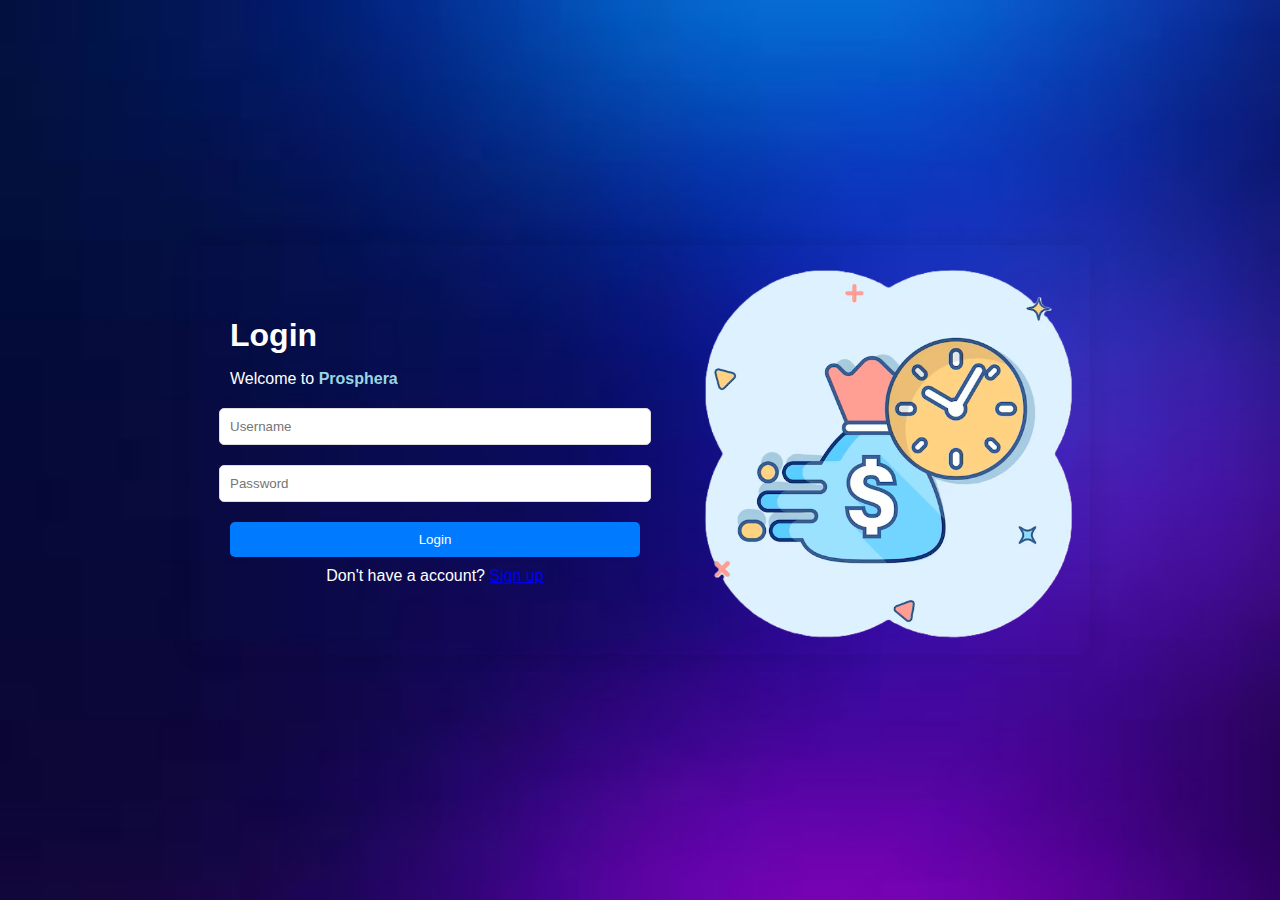
==== index.html @ e71ebb42 "Add files via upload" ====
<!DOCTYPE html>
<html lang="en">
<head>
    <meta charset="UTF-8">
    <meta name="viewport" content="width=device-width, initial-scale=1.0">
    <title>Login Page</title>
    <link rel="stylesheet" href="styles.css">
</head>
<body>
    <div class="container">
        <div class="login-box">
            <h1 style="color: white;">Login</h1>
            <p style="color: white;">Welcome to <span style="font-weight: bolder; color: rgb(153, 213, 224);">Prosphera</span></p>
            <form id="loginForm">
                <!-- <label for="text">Username</label> -->
                <input type="text" id="text" placeholder="Username" required>
                
                <!-- <label for="password">Password</label> -->
                <input type="password" id="password" placeholder="Password" required>
                
                <button type="submit">Login</button>
                <p style="margin-top: 10px; color: white;">
                    Don't have a account?
                    <a href="#">Sign up</a>
                </p>
            </form>
        </div>
        <div class="image-box">
            <img src="img.png" alt="img" style="border-radius: 100px;">
        </div>
    </div>
    <script src="script.js"></script>
</body>
</html>
---- styles.css ----
body {
    font-family: Arial, sans-serif;
    background-color: #f0f4ff;
    margin: 0;
    padding: 0;
    display: flex;
    justify-content: center;
    align-items: center;
    height: 100vh;
    background-image: url("bg.jpg");
    background-repeat: no-repeat;
    background-size: cover;
}

.container {
    display: flex;
    border-radius: 10px;
    box-shadow: 0 0 20px rgba(0, 0, 0, 0.1);
    overflow: hidden;
    max-width: 900px;
    width: 100%;
    backdrop-filter: blur(100%);
    align-items: center;
}

.login-box {
    padding: 40px;
    flex: 1;
}

.login-box h1 {
    margin-bottom: 10px;
    color: #333;
}

.login-box p {
    margin-bottom: 20px;
    color: #666;
}

.login-box label {
    display: block;
    margin-bottom: 5px;
    color: #333;
}

.login-box input {
    width: 100%;
    padding: 10px;
    margin-bottom: 20px;
    border: 1px solid #ddd;
    border-radius: 5px;
}

.login-box button {
    width: 100%;
    padding: 10px;
    background-color: #007bff;
    color: white;
    border: none;
    border-radius: 5px;
    cursor: pointer;
}

.login-box button:hover {
    background-color: #0056b3;
}

.image-box {
    flex: 1;
    display: flex;
    justify-content: center;
    align-items: center;
}

.image-box img {
    max-width: 100%;
    height: auto;
} 

#loginForm {
    display: flex;
    flex-direction: column;
    align-items: center;
}

#signup {
    display: flex;
    flex-direction: column;
}
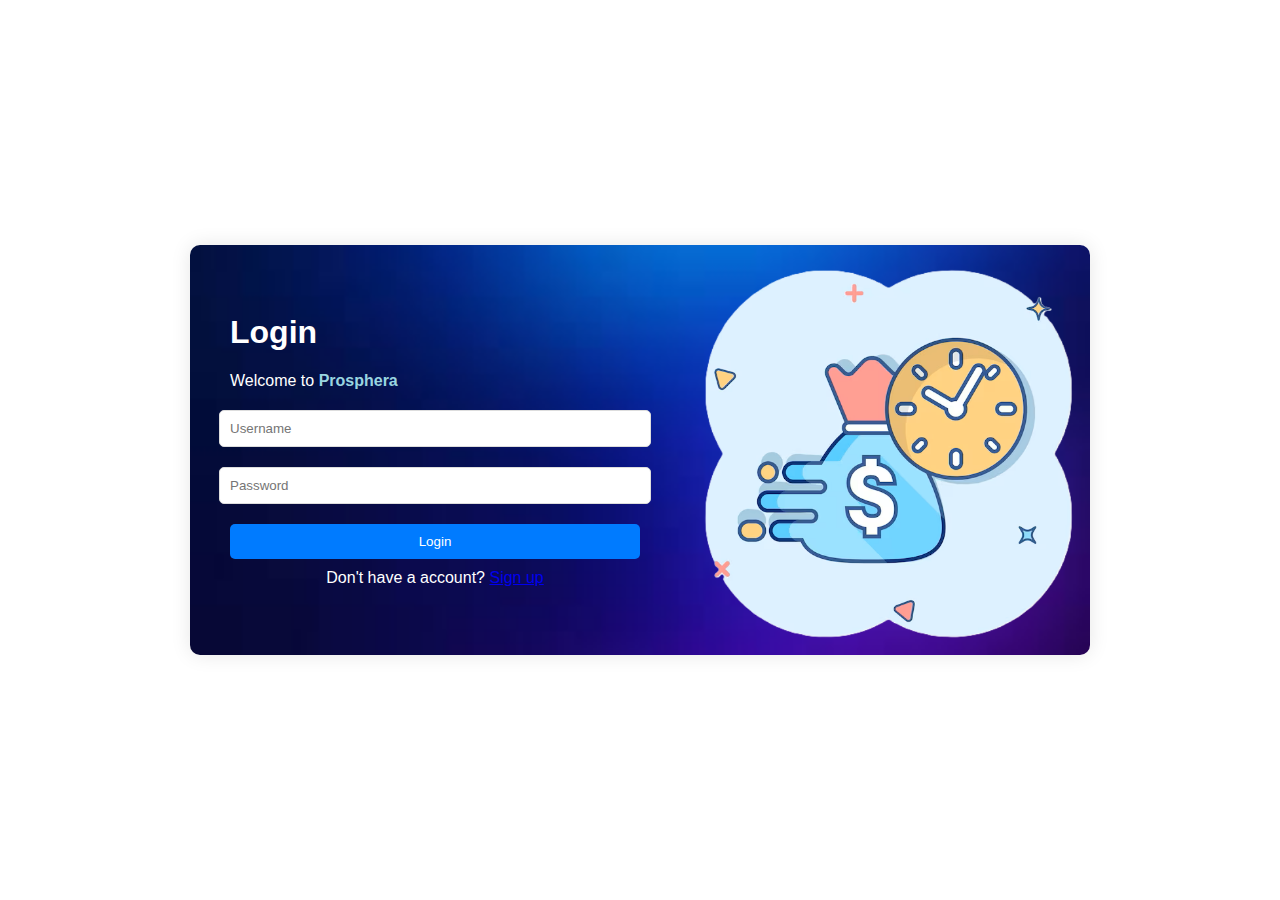
==== commit 91c67fad: "Structural changes" ====
--- a/index.html
+++ b/index.html
@@ -4,10 +4,10 @@
     <meta charset="UTF-8">
     <meta name="viewport" content="width=device-width, initial-scale=1.0">
     <title>Login Page</title>
-    <link rel="stylesheet" href="styles.css">
+    <link rel="stylesheet" href=".\css\styles.css">
 </head>
 <body>
-    <div class="container">
+    <div class="container" style="background-image: url('.\\assets\\bg.jpg'); background-repeat: no-repeat; background-size: cover;">
         <div class="login-box">
             <h1 style="color: white;">Login</h1>
             <p style="color: white;">Welcome to <span style="font-weight: bolder; color: rgb(153, 213, 224);">Prosphera</span></p>
@@ -21,12 +21,12 @@
                 <button type="submit">Login</button>
                 <p style="margin-top: 10px; color: white;">
                     Don't have a account?
-                    <a href="#">Sign up</a>
+                    <a href="signup.html">Sign up</a>
                 </p>
             </form>
         </div>
         <div class="image-box">
-            <img src="img.png" alt="img" style="border-radius: 100px;">
+            <img src="./assets/img.png" alt="img" style="border-radius: 100px;">
         </div>
     </div>
     <script src="script.js"></script>
